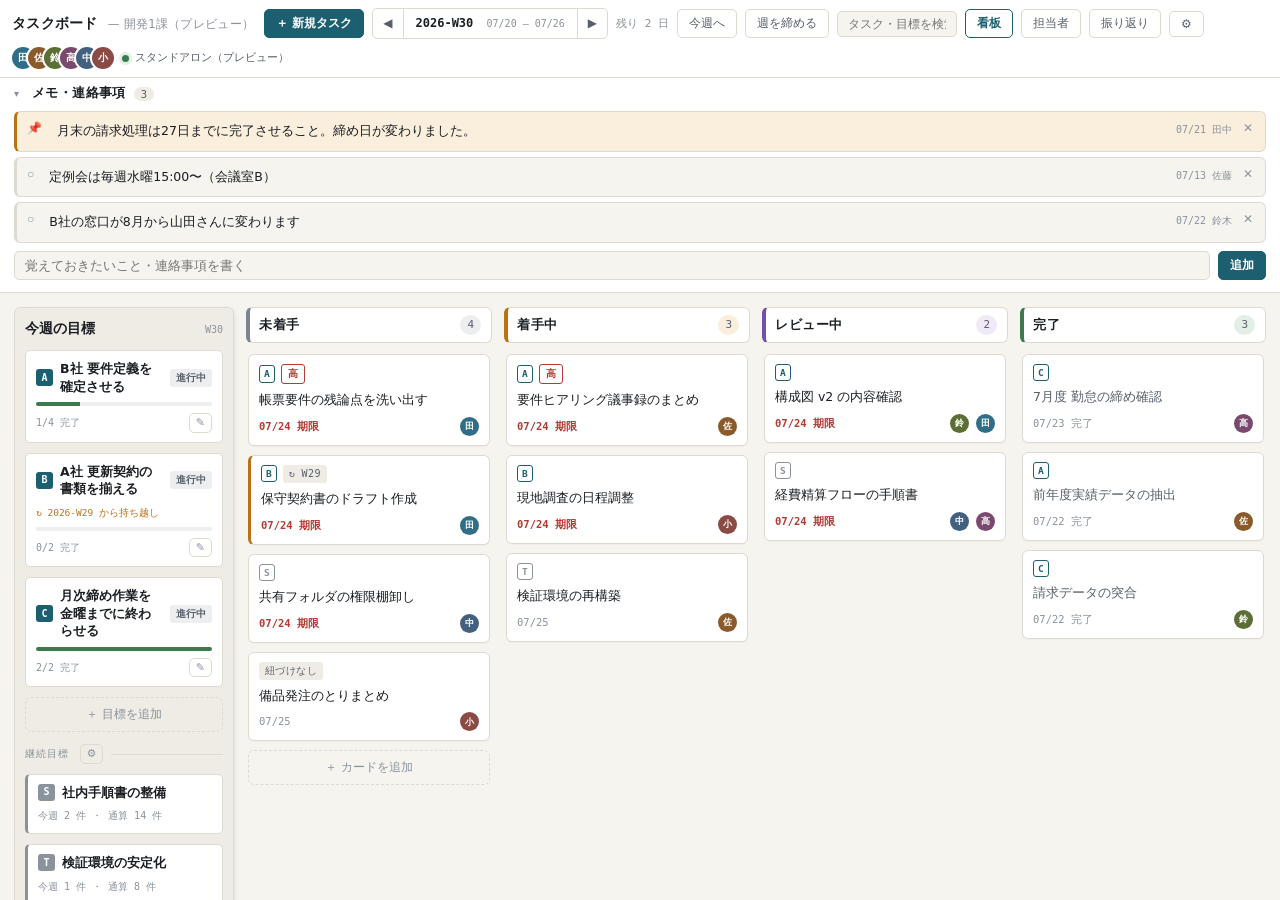
==== src/ui/index.html @ 5bb966a9 "締め解除の実装" ====
<!DOCTYPE html>
<html lang="ja">
<head>
  <meta charset="utf-8">
  <meta name="viewport" content="width=device-width, initial-scale=1">
  <title>タスクボード</title>
  <link rel="stylesheet" href="style.css">
</head>
<body>
  <div class="toolbar">
    <span class="brand">タスクボード<small id="boardName"></small></span>
    <button class="btn primary" id="btnNewTask">＋ 新規タスク</button>
    <span class="weeknav">
      <span class="arw" id="btnPrev" title="前の週">◀</span>
      <span class="lbl" id="weekLabel">----</span>
      <span class="arw" id="btnNext" title="次の週">▶</span>
    </span>
    <span class="daysleft" id="daysLeft"></span>
    <button class="btn" id="btnThisWeek">今週へ</button>
    <button class="btn" id="btnCloseWeek">週を締める</button>
    <input class="search" id="search" placeholder="タスク・目標を検索…" autocomplete="off">
    <button class="btn on" data-view="board">看板</button>
    <button class="btn" data-view="assignee">担当者</button>
    <button class="btn" data-view="retro">振り返り</button>
    <button class="btn" id="btnSettings" title="メンバーと案件">⚙</button>
    <span class="spacer"></span>
    <span class="avatars" id="avatars"></span>
    <span class="sync" id="sync"><i></i><span id="syncText">起動中…</span></span>
  </div>

  <div class="banner" id="banner">
    <span id="bannerText"></span>
    <button class="btn" id="bannerAction"></button>
  </div>

  <div class="filterbar" id="filterBar" hidden>
    <span class="fb-label">絞り込み中</span>
    <span class="fb-name" id="filterName"></span>
    <span class="fb-hit" id="filterHit"></span>
    <button class="btn" id="filterClear">解除して全部表示</button>
  </div>

  <!-- メモ・連絡事項（週をまたいで残る） -->
  <section class="memo" id="memo" hidden>
    <button class="memo-h" id="memoToggle" aria-expanded="true">
      <span class="chev" id="memoChev">▾</span>
      <span class="ttl">メモ・連絡事項</span>
      <span class="cnt" id="memoCount"></span>
      <span class="peek" id="memoPeek"></span>
    </button>
    <div class="memo-b" id="memoBody">
      <div class="memo-list" id="memoList"></div>
      <div class="memo-add">
        <input type="text" id="memoNew" placeholder="覚えておきたいこと・連絡事項を書く" maxlength="200">
        <button class="btn primary" id="memoAdd">追加</button>
      </div>
    </div>
  </section>

  <div class="board-scroll" id="viewRoot">
    <div class="placeholder">読み込み中…</div>
  </div>

  <!-- タスク詳細 / 新規作成ドロワー -->
  <div class="scrim" id="scrim" hidden></div>
  <aside class="drawer" id="drawer" hidden aria-label="タスク詳細">
    <div class="drawer-h">
      <span class="drawer-title" id="drawerTitle">タスク</span>
      <button class="btn icon" id="drawerClose" title="閉じる">✕</button>
    </div>
    <div class="drawer-b">
      <label class="field">
        <span class="k">タイトル</span>
        <textarea id="fTitle" rows="2" placeholder="何をするか"></textarea>
      </label>
      <div class="field-row">
        <label class="field">
          <span class="k">ステータス</span>
          <select id="fStatus"></select>
        </label>
        <label class="field">
          <span class="k">期限</span>
          <input type="date" id="fDue">
        </label>
      </div>
      <label class="field">
        <span class="k">目標</span>
        <select id="fGoal"></select>
      </label>
      <div class="field-row">
        <label class="field">
          <span class="k">案件</span>
          <select id="fProject"></select>
        </label>
        <label class="field">
          <span class="k">優先度</span>
          <select id="fPriority">
            <option value="normal">通常</option>
            <option value="high">高</option>
          </select>
        </label>
      </div>
      <div class="field">
        <span class="k">担当</span>
        <div class="picker" id="fAssignees"></div>
      </div>
      <label class="field">
        <span class="k">メモ</span>
        <textarea id="fDesc" rows="4" placeholder="補足・決定事項など"></textarea>
      </label>
      <div class="field" id="histWrap" hidden>
        <span class="k">履歴</span>
        <div class="hist" id="fHistory"></div>
      </div>
    </div>
    <div class="drawer-f">
      <button class="btn danger" id="btnDelete">削除</button>
      <button class="btn" id="btnDuplicate">複製</button>
      <span class="spacer"></span>
      <button class="btn" id="btnCancel">キャンセル</button>
      <button class="btn primary" id="btnSave">保存</button>
    </div>
  </aside>

  <!-- 週の目標 編集ドロワー -->
  <aside class="drawer" id="goalDrawer" hidden aria-label="目標の編集">
    <div class="drawer-h">
      <span class="drawer-title" id="goalDrawerTitle">目標を編集</span>
      <button class="btn icon" id="goalClose" title="閉じる">✕</button>
    </div>
    <div class="drawer-b">
      <label class="field">
        <span class="k">目標</span>
        <textarea id="gTitle" rows="2" placeholder="今週これを終わらせる、という単位で"></textarea>
      </label>
      <label class="field">
        <span class="k">状態</span>
        <select id="gStatus">
          <option value="running">進行中</option>
          <option value="achieved">達成</option>
          <option value="carried">持ち越し</option>
        </select>
      </label>
      <p class="hint" id="gHint"></p>
    </div>
    <div class="drawer-f">
      <button class="btn danger" id="gDelete">削除</button>
      <span class="spacer"></span>
      <button class="btn" id="gCancel">キャンセル</button>
      <button class="btn primary" id="gSave">保存</button>
    </div>
  </aside>

  <!-- 継続目標の管理ドロワー -->
  <aside class="drawer" id="contDrawer" hidden aria-label="継続目標の管理">
    <div class="drawer-h">
      <span class="drawer-title">継続目標の管理</span>
      <button class="btn icon" id="contClose" title="閉じる">✕</button>
    </div>
    <div class="drawer-b">
      <p class="hint">週に属さず、毎週少しずつ進める目標です。週の締めでは判定されません。</p>
      <div class="cglist" id="contList"></div>
      <div class="field">
        <span class="k">新しい継続目標</span>
        <div class="addrow">
          <input type="text" id="contNew" placeholder="例: 社内手順書の整備">
          <button class="btn primary" id="contAdd">追加</button>
        </div>
      </div>
    </div>
    <div class="drawer-f">
      <span class="spacer"></span>
      <button class="btn" id="contDone">閉じる</button>
    </div>
  </aside>

  <!-- メンバー・案件の設定ドロワー -->
  <aside class="drawer" id="setDrawer" hidden aria-label="メンバーと案件の設定">
    <div class="drawer-h">
      <span class="drawer-title">メンバーと案件</span>
      <button class="btn icon" id="setClose" title="閉じる">✕</button>
    </div>
    <div class="drawer-b">
      <div class="sec">
        <div class="sec-h">メンバー</div>
        <p class="hint">チームから外れた人は、削除より<b>休止</b>をお勧めします。休止すると新しい割り当ての候補から外れますが、過去の担当記録は残ります。</p>
        <div class="mblist" id="memberList"></div>
        <div class="field">
          <span class="k">メンバーを追加</span>
          <div class="addrow">
            <input type="text" id="memberNew" placeholder="例: 山田" maxlength="20">
            <button class="btn primary" id="memberAdd">追加</button>
          </div>
        </div>
      </div>

      <div class="sec">
        <div class="sec-h">案件</div>
        <p class="hint">タスクをどの仕事に紐づけるかの分類です。終わった案件は休止にすると選択肢から外れます。</p>
        <div class="mblist" id="projectList"></div>
        <div class="field">
          <span class="k">案件を追加</span>
          <div class="addrow">
            <input type="text" id="projectNew" placeholder="例: C社リプレース" maxlength="40">
            <button class="btn primary" id="projectAdd">追加</button>
          </div>
        </div>
      </div>
    </div>
    <div class="drawer-f">
      <span class="spacer"></span>
      <button class="btn" id="setDone">閉じる</button>
    </div>
  </aside>

  <!-- 締めの解除ダイアログ -->
  <div class="scrim" id="reopenScrim" hidden></div>
  <div class="modal" id="reopenModal" hidden role="dialog" aria-label="締めを解除">
    <div class="modal-h">
      <div class="t" id="reopenTitle">締めを解除</div>
      <div class="s" id="reopenSub"></div>
    </div>
    <div class="modal-b" id="reopenBody"></div>
    <div class="modal-f">
      <span class="spacer"></span>
      <button class="btn" id="reopenCancel">やめる</button>
      <button class="btn primary" id="reopenConfirm">解除する</button>
    </div>
  </div>

  <!-- 週の締めダイアログ -->
  <div class="scrim" id="closeScrim" hidden></div>
  <div class="modal" id="closeModal" hidden role="dialog" aria-label="週を締める">
    <div class="modal-h">
      <div class="t" id="closeTitle">週を締める</div>
      <div class="s" id="closeSub"></div>
    </div>
    <div class="modal-b" id="closeBody"></div>
    <div class="modal-f">
      <span class="note" id="closeSummary"></span>
      <span class="spacer"></span>
      <button class="btn" id="closeCancel">あとで</button>
      <button class="btn primary" id="closeConfirm">締める</button>
    </div>
  </div>

  <div class="toast" id="toast"></div>

  <script src="app.js"></script>
</body>
</html>
---- src/ui/style.css ----
:root {
  --paper: #F6F4EF; --surface: #FFFFFF; --surface-2: #EFECE5;
  --ink: #1A1E22; --ink-2: #57606B; --ink-3: #8A929C; --rule: #DFDAD1;
  --accent: #1C5F70; --accent-soft: #DCEAED; --danger: #B33B33;
  --st-todo: #7B8590; --st-doing: #B87316; --st-review: #7350A6; --st-done: #3C7A4E;
  --st-todo-bg: #EDEEF0; --st-doing-bg: #FAEEDC; --st-review-bg: #EFE9F8; --st-done-bg: #E3EFE6;
  --shadow: 0 1px 2px rgba(26,30,34,.06), 0 4px 12px rgba(26,30,34,.05);
  --on-accent: #FFFFFF;
  --font-display: "Yu Mincho", YuMincho, "Hiragino Mincho ProN", serif;
  --font-ui: "Yu Gothic UI", "Yu Gothic", "Hiragino Kaku Gothic ProN", Meiryo, system-ui, sans-serif;
  --font-mono: ui-monospace, "Cascadia Mono", Consolas, monospace;
}
@media (prefers-color-scheme: dark) {
  :root {
    --paper: #15181B; --surface: #1D2126; --surface-2: #262B31;
    --ink: #E9E6E0; --ink-2: #A3ABB5; --ink-3: #757D87; --rule: #303740;
    --accent: #63B4C6; --accent-soft: #1B3941; --danger: #E58278;
    --st-todo: #99A2AC; --st-doing: #DFA046; --st-review: #A98BD8; --st-done: #6FB183;
    --st-todo-bg: #2A2F35; --st-doing-bg: #362B1C; --st-review-bg: #2E2740; --st-done-bg: #223026;
    --shadow: 0 1px 2px rgba(0,0,0,.4), 0 4px 14px rgba(0,0,0,.3); --on-accent: #0F1417;
  }
}

* { box-sizing: border-box; }
html, body { height: 100%; }
body {
  margin: 0; background: var(--paper); color: var(--ink);
  font-family: var(--font-ui); font-size: 14px; line-height: 1.6;
  -webkit-font-smoothing: antialiased; overflow: hidden;
  display: flex; flex-direction: column;
}

/* ---------- toolbar ---------- */
.toolbar {
  display: flex; align-items: center; gap: 8px; flex-wrap: wrap;
  padding: 8px 12px; border-bottom: 1px solid var(--rule); background: var(--surface); flex: none;
}
.brand { font-weight: 700; letter-spacing: .02em; margin-right: 2px; }
.brand small { color: var(--ink-3); font-weight: 400; margin-left: 6px; }
.btn {
  font-family: var(--font-ui); font-size: 12px; border: 1px solid var(--rule);
  background: var(--surface); color: var(--ink-2); border-radius: 5px;
  padding: 5px 11px; white-space: nowrap; cursor: pointer;
}
.btn:hover { border-color: var(--ink-3); }
.btn:focus-visible { outline: 2px solid var(--accent); outline-offset: 1px; }
.btn.primary { background: var(--accent); border-color: var(--accent); color: var(--on-accent); font-weight: 700; }
.btn.on { border-color: var(--accent); color: var(--accent); font-weight: 700; }
.search {
  flex: 1; min-width: 120px; font-size: 12px; color: var(--ink);
  border: 1px solid var(--rule); border-radius: 5px; padding: 5px 10px; background: var(--paper);
}
.weeknav { display: flex; align-items: center; border: 1px solid var(--rule); border-radius: 5px; overflow: hidden; background: var(--surface); }
.weeknav .arw { padding: 5px 10px; color: var(--ink-2); cursor: pointer; user-select: none; font-size: 12px; }
.weeknav .arw:hover { background: var(--surface-2); }
.weeknav .lbl { padding: 5px 12px; font-family: var(--font-mono); font-size: 12px; font-weight: 700; border-left: 1px solid var(--rule); border-right: 1px solid var(--rule); font-variant-numeric: tabular-nums; }
.weeknav .lbl small { font-weight: 400; color: var(--ink-3); margin-left: 6px; }
.daysleft { font-family: var(--font-mono); font-size: 11px; color: var(--ink-3); }
.spacer { flex: 1; }
.sync { display: flex; align-items: center; gap: 6px; font-family: var(--font-mono); font-size: 11px; color: var(--ink-2); }
.sync i { width: 7px; height: 7px; border-radius: 50%; background: var(--st-done); box-shadow: 0 0 0 3px var(--st-done-bg); display: block; }
.sync.off i { background: var(--danger); box-shadow: 0 0 0 3px rgba(179,59,51,.18); }
.avatars { display: flex; }
.avatars .av { margin-left: -6px; box-shadow: 0 0 0 2px var(--surface); }
.avatars .av:first-child { margin-left: 0; }

.banner {
  padding: 7px 14px; font-size: 12.5px; background: var(--st-doing-bg); color: var(--st-doing);
  border-bottom: 1px solid var(--rule); display: none; align-items: center; gap: 10px; flex: none;
}
.banner.show { display: flex; }
.banner button { margin-left: auto; }
.banner.warn { background: rgba(179,59,51,.12); color: var(--danger); }
.btn:disabled { opacity: .45; cursor: not-allowed; }
.btn:disabled:hover { border-color: var(--rule); }

.av { width: 22px; height: 22px; border-radius: 50%; display: grid; place-items: center; font-size: 10px; font-weight: 700; color: #fff; flex: none; }

/* ---------- 絞り込み中の表示 ---------- */
/* 絞り込みで盤面が空になったとき「消えた」と誤解されないよう、
   何で絞っているかと解除手段を必ず見せる。 */
.filterbar {
  display: flex; align-items: center; gap: 10px; flex: none;
  padding: 7px 14px; background: var(--accent-soft);
  border-bottom: 1px solid var(--accent);
}
.filterbar[hidden] { display: none; }
.fb-label {
  font-family: var(--font-mono); font-size: 10px; letter-spacing: .12em;
  text-transform: uppercase; color: var(--accent); font-weight: 700; flex: none;
}
.fb-name { font-size: 12.5px; font-weight: 700; color: var(--ink); min-width: 0; overflow: hidden; text-overflow: ellipsis; white-space: nowrap; }
.fb-hit { font-family: var(--font-mono); font-size: 11px; color: var(--ink-2); font-variant-numeric: tabular-nums; flex: none; }
.filterbar .btn { margin-left: auto; flex: none; }

/* 絞り込みや検索の結果が0件のときに列へ出す説明 */
.col-empty {
  font-size: 11.5px; color: var(--ink-3); text-align: center;
  padding: 14px 8px; border: 1px dashed var(--rule); border-radius: 6px;
}

/* ---------- メモ・連絡事項 ---------- */
.memo { flex: none; border-bottom: 1px solid var(--rule); background: var(--surface); }
.memo[hidden] { display: none; }
.memo-h {
  display: flex; align-items: center; gap: 8px; width: 100%;
  padding: 7px 14px; background: transparent; border: none; cursor: pointer;
  font-family: var(--font-ui); font-size: 12.5px; color: var(--ink); text-align: left;
}
.memo-h:hover { background: var(--surface-2); }
.memo-h:focus-visible { outline: 2px solid var(--accent); outline-offset: -2px; }
.memo-h .chev { color: var(--ink-3); font-size: 10px; width: 10px; flex: none; transition: transform .12s; }
.memo-h .ttl { font-weight: 700; letter-spacing: .03em; white-space: nowrap; }
.memo-h .cnt {
  font-family: var(--font-mono); font-size: 10.5px; font-variant-numeric: tabular-nums;
  color: var(--ink-2); background: var(--surface-2); padding: 1px 7px; border-radius: 999px; flex: none;
}
/* 畳んでいるときだけ中身の触りを1行見せる */
.memo-h .peek {
  color: var(--ink-3); font-size: 12px; overflow: hidden; text-overflow: ellipsis;
  white-space: nowrap; min-width: 0; display: none;
}
.memo.collapsed .memo-h .peek { display: block; }
.memo.collapsed .memo-b { display: none; }
.memo.collapsed .memo-h .chev { transform: rotate(-90deg); }

.memo-b { padding: 2px 14px 12px; display: flex; flex-direction: column; gap: 8px; }
.memo-list { display: flex; flex-direction: column; gap: 5px; max-height: 190px; overflow-y: auto; }
.note {
  display: flex; align-items: flex-start; gap: 9px;
  padding: 7px 10px; border-radius: 6px; background: var(--paper);
  border: 1px solid var(--rule); border-left: 3px solid var(--rule);
}
.note.pin { border-left-color: var(--st-doing); background: var(--st-doing-bg); }
.note .pinbtn { flex: none; background: transparent; border: none; cursor: pointer; font-size: 12px; line-height: 1.5; padding: 0; color: var(--ink-3); }
.note.pin .pinbtn { color: var(--st-doing); }
.note .pinbtn:hover { color: var(--accent); }
.note .txt {
  flex: 1; min-width: 0; font-size: 12.5px; line-height: 1.65; color: var(--ink);
  background: transparent; border: 1px solid transparent; border-radius: 4px;
  padding: 1px 5px; font-family: var(--font-ui); resize: none; overflow: hidden;
}
.note .txt:hover { border-color: var(--rule); }
.note .txt:focus { outline: none; border-color: var(--accent); background: var(--surface); }
/* 表示モード。長いURLでも折り返して全文が読めるようにする */
.note .txt.view { cursor: text; white-space: pre-wrap; overflow-wrap: anywhere; }

.note .lnk {
  color: var(--accent); text-decoration: underline;
  text-underline-offset: 2px; text-decoration-thickness: 1px;
  cursor: pointer; overflow-wrap: anywhere;
}
.note .lnk:hover { text-decoration-thickness: 2px; }
.note .lnk:focus-visible { outline: 2px solid var(--accent); outline-offset: 1px; border-radius: 2px; }
.note .by {
  flex: none; font-family: var(--font-mono); font-size: 10px; color: var(--ink-3);
  font-variant-numeric: tabular-nums; white-space: nowrap; padding-top: 3px;
}
.note .del {
  flex: none; background: transparent; border: none; cursor: pointer;
  color: var(--ink-3); font-size: 12px; line-height: 1.5; padding: 0 2px;
}
.note .del:hover { color: var(--danger); }
.memo-empty { font-size: 12px; color: var(--ink-3); padding: 4px 2px; }

.memo-add { display: flex; gap: 8px; }
.memo-add input {
  flex: 1; min-width: 0; font-family: var(--font-ui); font-size: 12.5px; color: var(--ink);
  background: var(--paper); border: 1px solid var(--rule); border-radius: 5px; padding: 6px 10px;
}
.memo-add input:focus { outline: 2px solid var(--accent); outline-offset: -1px; border-color: var(--accent); }

/* ---------- board ---------- */
.board-scroll { flex: 1; overflow: auto; background: var(--paper); }
.board {
  display: grid; grid-template-columns: 220px repeat(4, minmax(200px, 1fr));
  gap: 12px; padding: 14px; align-items: start; min-width: 1040px; min-height: 100%;
}
.col { display: flex; flex-direction: column; gap: 9px; min-width: 0; }
.col-head {
  display: flex; align-items: center; gap: 8px; padding: 7px 10px 7px 9px;
  border-radius: 6px; border: 1px solid var(--rule); background: var(--surface);
  border-left: 4px solid var(--sc, var(--st-todo)); position: sticky; top: 0; z-index: 2;
}
.col-head .t { font-size: 12.5px; font-weight: 700; letter-spacing: .04em; }
.col-head .n { margin-left: auto; font-family: var(--font-mono); font-size: 11px; font-variant-numeric: tabular-nums; color: var(--ink-2); background: var(--sc-bg, var(--st-todo-bg)); padding: 1px 7px; border-radius: 999px; }
.c-todo { --sc: var(--st-todo); --sc-bg: var(--st-todo-bg); }
.c-doing { --sc: var(--st-doing); --sc-bg: var(--st-doing-bg); }
.c-review { --sc: var(--st-review); --sc-bg: var(--st-review-bg); }
.c-done { --sc: var(--st-done); --sc-bg: var(--st-done-bg); }
.dropzone { display: flex; flex-direction: column; gap: 9px; min-height: 60px; border-radius: 6px; padding: 2px; transition: background .12s; }
.dropzone.over { background: var(--accent-soft); outline: 2px dashed var(--accent); outline-offset: -2px; }
/* 挿入位置の指示線。カードの上辺／ゾーン末尾に出す。 */
.card.insert-before { box-shadow: 0 -3px 0 -1px var(--accent), 0 1px 1px rgba(0,0,0,.03); }
.dropzone.insert-end::after { content: ""; display: block; height: 2px; border-radius: 1px; background: var(--accent); margin-top: 2px; }

/* goal lane */
.goal-lane {
  background: var(--surface-2); border: 1px solid var(--rule); border-radius: 6px;
  padding: 10px; display: flex; flex-direction: column; gap: 10px;
  position: sticky; left: 0; z-index: 3; box-shadow: 3px 0 8px -6px rgba(0,0,0,.25);
}
.lane-title { display: flex; align-items: baseline; gap: 7px; }
.lane-title .t { font-family: var(--font-display); font-size: 14px; font-weight: 600; }
.lane-title .s { font-family: var(--font-mono); font-size: 10px; color: var(--ink-3); margin-left: auto; }
.lane-sep { display: flex; align-items: center; gap: 8px; font-family: var(--font-mono); font-size: 9.5px; letter-spacing: .12em; color: var(--ink-3); text-transform: uppercase; margin-top: 2px; }
.lane-sep::after { content: ""; flex: 1; height: 1px; background: var(--rule); }
.goal { background: var(--surface); border: 1px solid var(--rule); border-radius: 5px; padding: 9px 10px; display: flex; flex-direction: column; gap: 7px; cursor: pointer; }
.goal:hover { border-color: var(--ink-3); }
.goal.sel { border-color: var(--accent); box-shadow: 0 0 0 2px var(--accent-soft); }
.goal .top { display: flex; align-items: center; gap: 7px; }
.gkey { font-family: var(--font-mono); font-size: 10px; font-weight: 700; background: var(--accent); color: var(--on-accent); width: 17px; height: 17px; border-radius: 3px; display: grid; place-items: center; flex: none; }
.goal .gt { font-size: 12.5px; font-weight: 700; line-height: 1.4; }
.gstat { font-size: 10px; font-family: var(--font-mono); font-weight: 700; padding: 1px 6px; border-radius: 3px; white-space: nowrap; margin-left: auto; }
.gstat.running { background: var(--st-todo-bg); color: var(--ink-2); }
.gstat.achieved { background: var(--st-done-bg); color: var(--st-done); }
.gstat.carried { background: var(--st-doing-bg); color: var(--st-doing); }
.bar { height: 4px; border-radius: 2px; background: var(--st-todo-bg); overflow: hidden; }
.bar i { display: block; height: 100%; background: var(--st-done); }
.gmeta { display: flex; align-items: center; gap: 6px; font-family: var(--font-mono); font-size: 10px; color: var(--ink-3); font-variant-numeric: tabular-nums; }
.gmeta .sp { margin-left: auto; }
.goal.bg { border-left: 3px solid var(--ink-3); }
.goal.bg .gkey { background: var(--ink-3); }
.carry-from { font-family: var(--font-mono); font-size: 9.5px; color: var(--st-doing); }
.btn.icon.gedit { padding: 1px 6px; font-size: 11px; line-height: 1.4; color: var(--ink-3); background: transparent; }
.btn.icon.gedit:hover { color: var(--accent); border-color: var(--accent); }
.lane-sep .btn.icon.gedit { margin-left: 2px; }

.unlinked { font-size: 11px; color: var(--ink-3); border: 1px dashed var(--rule); border-radius: 5px; padding: 7px 9px; cursor: pointer; }
.unlinked.sel { border-style: solid; border-color: var(--accent); color: var(--ink); }

/* card */
.card { background: var(--surface); border: 1px solid var(--rule); border-radius: 6px; padding: 9px 10px; display: flex; flex-direction: column; gap: 7px; box-shadow: 0 1px 1px rgba(0,0,0,.03); cursor: grab; }
.card:active { cursor: grabbing; }
.card.dragging { opacity: .5; }
.card.dim { opacity: .32; }
.card .row { display: flex; align-items: center; gap: 6px; }
.card .title { font-size: 12.5px; line-height: 1.5; font-weight: 500; }
.gtag { font-family: var(--font-mono); font-size: 9.5px; font-weight: 700; color: var(--accent); border: 1px solid var(--accent); border-radius: 3px; padding: 0 4px; flex: none; }
.gtag.bg { color: var(--ink-3); border-color: var(--ink-3); }
.chip { font-size: 10px; font-family: var(--font-mono); letter-spacing: .04em; padding: 1px 6px; border-radius: 3px; background: var(--surface-2); color: var(--ink-2); white-space: nowrap; }
.chip.pri-h { background: transparent; color: var(--danger); border: 1px solid var(--danger); font-weight: 700; }
.meta { display: flex; align-items: center; gap: 7px; font-size: 10.5px; font-family: var(--font-mono); font-variant-numeric: tabular-nums; color: var(--ink-3); }
.meta .due.over { color: var(--danger); font-weight: 700; }
.meta .sp { margin-left: auto; }
.card .av { width: 19px; height: 19px; font-size: 9px; }
.card.done .title { color: var(--ink-2); }
.card.carried { border-left: 3px solid var(--st-doing); }
.card.locked { cursor: not-allowed; background: var(--surface-2); }
.card.locked .title { color: var(--ink-2); }
.lockbar { font-size: 10px; font-family: var(--font-mono); color: var(--st-doing); display: flex; align-items: center; gap: 5px; }
.ghost-add { border: 1px dashed var(--rule); border-radius: 6px; color: var(--ink-3); font-size: 11.5px; padding: 9px; text-align: center; cursor: pointer; background: transparent; }
.ghost-add:hover { border-color: var(--accent); color: var(--accent); }

/* ---------- 担当者スイムレーン ---------- */
.lane-scroll { min-width: 100%; }
.lanes { min-width: 860px; padding: 14px; display: flex; flex-direction: column; gap: 6px; }
.lane-head, .lane { display: grid; grid-template-columns: 130px repeat(4, 1fr); gap: 8px; }
.lane-head { position: sticky; top: 0; z-index: 2; background: var(--paper); padding-bottom: 4px; }
.lane-head .h {
  font-size: 11px; font-weight: 700; letter-spacing: .06em;
  padding: 5px 9px; border-radius: 5px; background: var(--surface);
  border: 1px solid var(--rule); border-bottom: 3px solid var(--sc, var(--rule));
  display: flex; align-items: center; gap: 6px;
}
.lane-head .h .n { margin-left: auto; font-family: var(--font-mono); font-size: 10px; color: var(--ink-3); font-variant-numeric: tabular-nums; }
.lane { border-top: 1px solid var(--rule); padding-top: 7px; align-items: start; }
.lane .who { display: flex; align-items: center; gap: 7px; font-size: 12.5px; font-weight: 700; padding-top: 3px; min-width: 0; }
.lane .who .load { font-family: var(--font-mono); font-size: 10px; color: var(--ink-3); font-weight: 400; margin-left: auto; }
.lane.over .who { color: var(--danger); }
.cell { display: flex; flex-direction: column; gap: 5px; min-height: 28px; min-width: 0; }
.mini {
  font-size: 11px; line-height: 1.45; padding: 5px 8px; border-radius: 4px;
  background: var(--surface); border: 1px solid var(--rule);
  border-left: 3px solid var(--mc, var(--st-todo)); color: var(--ink); cursor: pointer;
}
.mini:hover { border-color: var(--ink-3); }
.mini .d { font-family: var(--font-mono); font-size: 9.5px; color: var(--ink-3); display: block; margin-top: 2px; }
.mini .d.over { color: var(--danger); font-weight: 700; }
.m-todo { --mc: var(--st-todo); } .m-doing { --mc: var(--st-doing); }
.m-review { --mc: var(--st-review); } .m-done { --mc: var(--st-done); }

/* ---------- 振り返り ---------- */
.retro { padding: 14px; display: flex; flex-direction: column; gap: 10px; min-width: 640px; }
.wk { border: 1px solid var(--rule); border-radius: 6px; background: var(--surface); overflow: hidden; }
.wk-h { display: flex; align-items: center; gap: 10px; padding: 8px 12px; background: var(--surface-2); border-bottom: 1px solid var(--rule); cursor: pointer; }
.wk-h:hover { background: var(--accent-soft); }
.wk-h .w { font-family: var(--font-mono); font-size: 12px; font-weight: 700; font-variant-numeric: tabular-nums; }
.wk-h .d { font-family: var(--font-mono); font-size: 10.5px; color: var(--ink-3); }
.wk-h .rate { margin-left: auto; font-family: var(--font-mono); font-size: 11px; color: var(--ink-2); font-variant-numeric: tabular-nums; }
.wk-b { display: flex; flex-direction: column; }
.gline { display: flex; align-items: center; gap: 9px; padding: 7px 12px; border-bottom: 1px solid var(--rule); font-size: 12.5px; }
.gline:last-child { border-bottom: none; }
.gline .nm { min-width: 0; overflow: hidden; text-overflow: ellipsis; white-space: nowrap; }
.gline .gstat { margin-left: 0; }
.gline .tk { font-family: var(--font-mono); font-size: 10.5px; color: var(--ink-3); margin-left: auto; font-variant-numeric: tabular-nums; white-space: nowrap; }
.streak { font-family: var(--font-mono); font-size: 10px; color: var(--danger); font-weight: 700; white-space: nowrap; }

/* placeholder view */
.placeholder { flex: 1; display: grid; place-items: center; color: var(--ink-3); font-size: 13px; text-align: center; padding: 40px; }

/* ---------- 詳細ドロワー ---------- */
.scrim { position: fixed; inset: 0; background: rgba(0,0,0,.28); z-index: 40; }
.drawer {
  position: fixed; top: 0; right: 0; bottom: 0; width: min(420px, 92vw);
  background: var(--surface); border-left: 1px solid var(--rule);
  box-shadow: -8px 0 28px rgba(0,0,0,.16); z-index: 41;
  display: flex; flex-direction: column;
}
.drawer[hidden], .scrim[hidden] { display: none; }
.drawer-h { display: flex; align-items: center; gap: 10px; padding: 12px 14px; border-bottom: 1px solid var(--rule); flex: none; }
.drawer-title { font-family: var(--font-display); font-size: 16px; font-weight: 600; }
.btn.icon { padding: 3px 9px; line-height: 1.3; }
.btn.danger { color: var(--danger); border-color: var(--danger); }
.drawer-b { flex: 1; overflow-y: auto; padding: 14px; display: flex; flex-direction: column; gap: 13px; }
.drawer-f { display: flex; align-items: center; gap: 8px; padding: 12px 14px; border-top: 1px solid var(--rule); background: var(--surface-2); flex: none; }

.field { display: flex; flex-direction: column; gap: 4px; min-width: 0; }
.field .k { font-size: 10px; font-family: var(--font-mono); letter-spacing: .1em; color: var(--ink-3); text-transform: uppercase; }
.field-row { display: grid; grid-template-columns: 1fr 1fr; gap: 12px; }
.field input, .field select, .field textarea {
  font-family: var(--font-ui); font-size: 13px; color: var(--ink);
  background: var(--paper); border: 1px solid var(--rule); border-radius: 5px;
  padding: 6px 9px; width: 100%; resize: vertical;
}
.field input:focus, .field select:focus, .field textarea:focus { outline: 2px solid var(--accent); outline-offset: -1px; border-color: var(--accent); }

.picker { display: flex; flex-wrap: wrap; gap: 6px; }
.pick { display: flex; align-items: center; gap: 5px; border: 1px solid var(--rule); border-radius: 999px; padding: 3px 10px 3px 4px; font-size: 12px; color: var(--ink-2); background: var(--surface); cursor: pointer; }
.pick .av { width: 20px; height: 20px; font-size: 9px; }
.pick.on { border-color: var(--accent); background: var(--accent-soft); color: var(--ink); font-weight: 700; }

.hint { font-size: 11.5px; line-height: 1.7; color: var(--ink-3); margin: 0; }
.addrow { display: flex; gap: 8px; }
.addrow input { flex: 1; font-family: var(--font-ui); font-size: 13px; color: var(--ink); background: var(--paper); border: 1px solid var(--rule); border-radius: 5px; padding: 6px 9px; }
.addrow input:focus { outline: 2px solid var(--accent); outline-offset: -1px; border-color: var(--accent); }

/* 設定ドロワー: メンバー・案件 */
.sec { display: flex; flex-direction: column; gap: 10px; }
.sec + .sec { margin-top: 22px; padding-top: 20px; border-top: 1px solid var(--rule); }
.sec-h { font-family: var(--font-display); font-size: 15px; font-weight: 600; }
.mblist { display: flex; flex-direction: column; gap: 6px; }
.mb { border: 1px solid var(--rule); border-radius: 6px; background: var(--surface); padding: 7px 9px; display: flex; align-items: center; gap: 8px; }
.mb.off { opacity: .55; }
.mb .av { cursor: pointer; border: none; padding: 0; }
.mb .av:hover { outline: 2px solid var(--accent); outline-offset: 1px; }
.mb input.nm { flex: 1; min-width: 0; font-family: var(--font-ui); font-size: 12.5px; color: var(--ink); background: transparent; border: 1px solid transparent; border-radius: 4px; padding: 3px 5px; }
.mb input.nm:hover { border-color: var(--rule); }
.mb input.nm:focus { outline: none; border-color: var(--accent); background: var(--paper); }
.mb .btn { padding: 3px 9px; font-size: 11px; white-space: nowrap; }
.mb .tag { font-family: var(--font-mono); font-size: 9.5px; color: var(--ink-3); white-space: nowrap; }

.palette { display: flex; flex-wrap: wrap; align-items: center; gap: 6px; padding: 8px 9px; border: 1px solid var(--accent); border-top: none; border-radius: 0 0 6px 6px; background: var(--paper); margin-top: -7px; }
.palette[hidden] { display: none; }
.sw { width: 20px; height: 20px; border-radius: 50%; border: 2px solid transparent; cursor: pointer; padding: 0; }
.sw.on { border-color: var(--ink); }
.palette .lbl { font-family: var(--font-mono); font-size: 9.5px; color: var(--ink-3); margin-left: 4px; }
.palette input.ini { width: 34px; text-align: center; font-family: var(--font-ui); font-size: 12px; color: var(--ink); background: var(--surface); border: 1px solid var(--rule); border-radius: 4px; padding: 3px; }

.cglist { display: flex; flex-direction: column; gap: 8px; }
.cg { border: 1px solid var(--rule); border-radius: 6px; padding: 9px 10px; display: flex; flex-direction: column; gap: 7px; background: var(--surface); }
.cg.off { opacity: .55; }
.cg .top { display: flex; align-items: center; gap: 8px; }
.cg .top input { flex: 1; min-width: 0; font-family: var(--font-ui); font-size: 12.5px; font-weight: 700; color: var(--ink); background: transparent; border: 1px solid transparent; border-radius: 4px; padding: 3px 5px; }
.cg .top input:hover { border-color: var(--rule); }
.cg .top input:focus { outline: none; border-color: var(--accent); background: var(--paper); }
.cg .foot { display: flex; align-items: center; gap: 8px; font-family: var(--font-mono); font-size: 10px; color: var(--ink-3); }
.cg .foot .sp { margin-left: auto; }
.cg .btn { padding: 3px 9px; font-size: 11px; }

.hist { font-family: var(--font-mono); font-size: 11px; line-height: 1.8; color: var(--ink-2); background: var(--paper); border: 1px solid var(--rule); border-radius: 5px; padding: 8px 10px; max-height: 150px; overflow-y: auto; }

/* ---------- 週の締めダイアログ ---------- */
.modal {
  position: fixed; top: 50%; left: 50%; transform: translate(-50%, -50%);
  width: min(560px, 94vw); max-height: 88vh; z-index: 41;
  background: var(--surface); border: 1px solid var(--rule); border-radius: 8px;
  box-shadow: 0 18px 44px rgba(0,0,0,.24); display: flex; flex-direction: column;
}
.modal[hidden] { display: none; }
.modal-h { padding: 14px 16px; border-bottom: 1px solid var(--rule); flex: none; }
.modal-h .t { font-family: var(--font-display); font-size: 17px; font-weight: 600; }
.modal-h .s { font-size: 12px; color: var(--ink-2); margin-top: 2px; }
.modal-b { padding: 4px 16px 12px; overflow-y: auto; flex: 1; }
.modal-f { padding: 12px 16px; background: var(--surface-2); border-top: 1px solid var(--rule); display: flex; align-items: center; gap: 8px; flex: none; }
.modal-f .note { font-family: var(--font-mono); font-size: 11px; color: var(--ink-3); }

.jrow { padding: 12px 0; border-bottom: 1px solid var(--rule); display: flex; flex-direction: column; gap: 8px; }
.jrow:last-child { border-bottom: none; }
.jrow .gt { font-size: 13px; font-weight: 700; display: flex; align-items: center; gap: 7px; }
.jrow .sub { font-family: var(--font-mono); font-size: 10.5px; color: var(--ink-3); }
.jrow .sub .warn { color: var(--danger); font-weight: 700; }
.seg { display: flex; border: 1px solid var(--rule); border-radius: 5px; overflow: hidden; width: fit-content; }
.seg button { font-family: var(--font-ui); font-size: 11.5px; padding: 4px 14px; color: var(--ink-2); border: none; border-right: 1px solid var(--rule); background: var(--surface); cursor: pointer; }
.seg button:last-child { border-right: none; }
.seg button.on[data-v="achieved"] { background: var(--st-done-bg); color: var(--st-done); font-weight: 700; }
.seg button.on[data-v="carried"] { background: var(--st-doing-bg); color: var(--st-doing); font-weight: 700; }
.carrylist { display: flex; flex-direction: column; gap: 4px; padding-left: 2px; }
.carrylist label { display: flex; align-items: flex-start; gap: 7px; font-size: 11.5px; color: var(--ink-2); cursor: pointer; }
.carrylist input { margin-top: 3px; flex: none; accent-color: var(--accent); }
.carrylist .st { font-family: var(--font-mono); font-size: 9.5px; color: var(--ink-3); }

/* 締めの解除ダイアログ */
.rp-note { font-size: 12.5px; line-height: 1.75; color: var(--ink-2); padding: 10px 12px; background: var(--paper); border-left: 3px solid var(--accent); border-radius: 0 5px 5px 0; margin: 12px 0; }
.rp-note.warn { border-left-color: var(--danger); color: var(--danger); }
.rp-sec { margin: 14px 0; }
.rp-h { font-size: 12.5px; font-weight: 700; margin-bottom: 6px; }
.rp-list { margin: 0; padding-left: 1.2em; display: flex; flex-direction: column; gap: 3px; }
.rp-list li { font-size: 12px; color: var(--ink-2); line-height: 1.6; }
.rp-hint { font-size: 11px; color: var(--ink-3); line-height: 1.65; margin-top: 5px; }

.toast { position: fixed; bottom: 16px; left: 50%; transform: translateX(-50%) translateY(20px); background: var(--ink); color: var(--paper); font-size: 12.5px; padding: 8px 16px; border-radius: 6px; opacity: 0; transition: all .2s; pointer-events: none; z-index: 50; }
.toast.show { opacity: 1; transform: translateX(-50%) translateY(0); }

@media (prefers-reduced-motion: reduce) { * { transition: none !important; } }
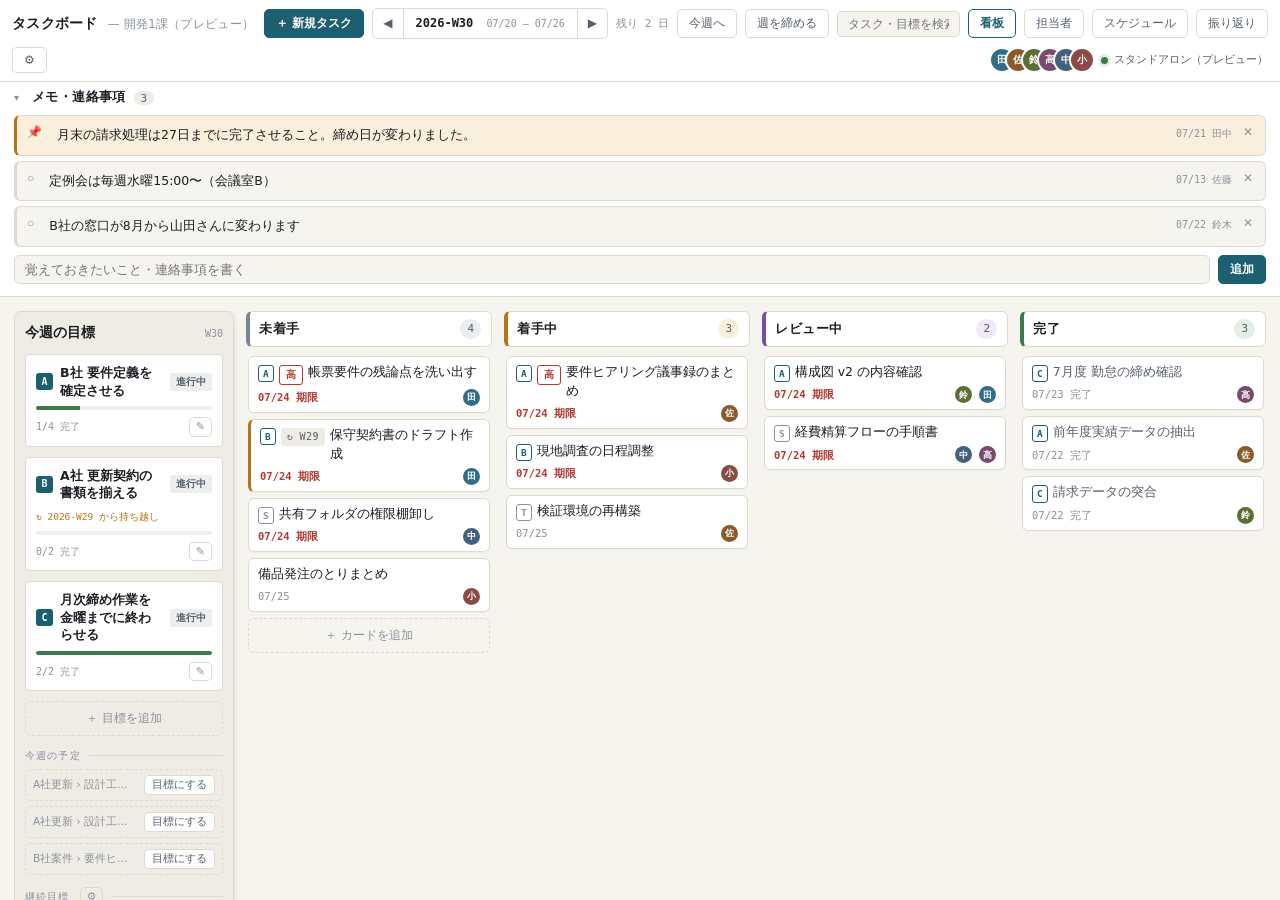
==== commit c9dc61ad: "ガントスケジュールを追加し、週の目標に落とし込めるようにした - schedule.json に 案件→工程→作業/マイルストーン の3段で予定を持つ - スケジュール画面（日単位のガント、工程の開閉" ====
--- a/src/ui/index.html
+++ b/src/ui/index.html
@@ -21,6 +21,7 @@
     <input class="search" id="search" placeholder="タスク・目標を検索…" autocomplete="off">
     <button class="btn on" data-view="board">看板</button>
     <button class="btn" data-view="assignee">担当者</button>
+    <button class="btn" data-view="schedule">スケジュール</button>
     <button class="btn" data-view="retro">振り返り</button>
     <button class="btn" id="btnSettings" title="メンバーと案件">⚙</button>
     <span class="spacer"></span>
@@ -104,6 +105,14 @@
         <span class="k">担当</span>
         <div class="picker" id="fAssignees"></div>
       </div>
+      <div class="field">
+        <span class="k">子タスク <span id="fSubCount"></span></span>
+        <div class="subs" id="fSubs"></div>
+        <div class="addrow">
+          <input id="fSubNew" placeholder="手順を追加（Enter）">
+          <button class="btn" id="fSubAdd" type="button">追加</button>
+        </div>
+      </div>
       <label class="field">
         <span class="k">メモ</span>
         <textarea id="fDesc" rows="4" placeholder="補足・決定事項など"></textarea>
@@ -148,6 +157,59 @@
       <span class="spacer"></span>
       <button class="btn" id="gCancel">キャンセル</button>
       <button class="btn primary" id="gSave">保存</button>
+    </div>
+  </aside>
+
+  <!-- スケジュール（予定）編集ドロワー -->
+  <aside class="drawer" id="schedDrawer" hidden aria-label="予定の編集">
+    <div class="drawer-h">
+      <span class="drawer-title" id="sdTitleH">予定を編集</span>
+      <button class="btn icon" id="sdClose" title="閉じる">✕</button>
+    </div>
+    <div class="drawer-b">
+      <label class="field">
+        <span class="k">種類</span>
+        <select id="sdKind"></select>
+      </label>
+      <label class="field">
+        <span class="k">タイトル</span>
+        <input type="text" id="sdTitle" placeholder="例: 画面設計" maxlength="100">
+      </label>
+      <div class="field-row">
+        <label class="field">
+          <span class="k">案件</span>
+          <select id="sdProject"></select>
+        </label>
+        <label class="field" id="sdParentWrap">
+          <span class="k">親工程</span>
+          <select id="sdParent"></select>
+        </label>
+      </div>
+      <div class="field-row">
+        <label class="field">
+          <span class="k" id="sdStartK">開始日</span>
+          <input type="date" id="sdStart">
+        </label>
+        <label class="field" id="sdEndWrap">
+          <span class="k">終了日</span>
+          <input type="date" id="sdEnd">
+        </label>
+      </div>
+      <p class="hint" id="sdAuto" hidden></p>
+      <div class="field">
+        <span class="k">担当</span>
+        <div class="picker" id="sdAssignees"></div>
+      </div>
+      <div class="field" id="sdHistWrap" hidden>
+        <span class="k">履歴</span>
+        <div class="hist" id="sdHistory"></div>
+      </div>
+    </div>
+    <div class="drawer-f">
+      <button class="btn danger" id="sdDelete">削除</button>
+      <span class="spacer"></span>
+      <button class="btn" id="sdCancel">キャンセル</button>
+      <button class="btn primary" id="sdSave">保存</button>
     </div>
   </aside>
 
--- a/src/ui/style.css
+++ b/src/ui/style.css
@@ -176,7 +176,7 @@
   display: grid; grid-template-columns: 220px repeat(4, minmax(200px, 1fr));
   gap: 12px; padding: 14px; align-items: start; min-width: 1040px; min-height: 100%;
 }
-.col { display: flex; flex-direction: column; gap: 9px; min-width: 0; }
+.col { display: flex; flex-direction: column; gap: 7px; min-width: 0; }
 .col-head {
   display: flex; align-items: center; gap: 8px; padding: 7px 10px 7px 9px;
   border-radius: 6px; border: 1px solid var(--rule); background: var(--surface);
@@ -188,7 +188,7 @@
 .c-doing { --sc: var(--st-doing); --sc-bg: var(--st-doing-bg); }
 .c-review { --sc: var(--st-review); --sc-bg: var(--st-review-bg); }
 .c-done { --sc: var(--st-done); --sc-bg: var(--st-done-bg); }
-.dropzone { display: flex; flex-direction: column; gap: 9px; min-height: 60px; border-radius: 6px; padding: 2px; transition: background .12s; }
+.dropzone { display: flex; flex-direction: column; gap: 6px; min-height: 60px; border-radius: 6px; padding: 2px; transition: background .12s; }
 .dropzone.over { background: var(--accent-soft); outline: 2px dashed var(--accent); outline-offset: -2px; }
 /* 挿入位置の指示線。カードの上辺／ゾーン末尾に出す。 */
 .card.insert-before { box-shadow: 0 -3px 0 -1px var(--accent), 0 1px 1px rgba(0,0,0,.03); }
@@ -230,12 +230,13 @@
 .unlinked.sel { border-style: solid; border-color: var(--accent); color: var(--ink); }
 
 /* card */
-.card { background: var(--surface); border: 1px solid var(--rule); border-radius: 6px; padding: 9px 10px; display: flex; flex-direction: column; gap: 7px; box-shadow: 0 1px 1px rgba(0,0,0,.03); cursor: grab; }
+.card { background: var(--surface); border: 1px solid var(--rule); border-radius: 6px; padding: 6px 9px; display: flex; flex-direction: column; gap: 4px; box-shadow: 0 1px 1px rgba(0,0,0,.03); cursor: grab; }
 .card:active { cursor: grabbing; }
 .card.dragging { opacity: .5; }
 .card.dim { opacity: .32; }
-.card .row { display: flex; align-items: center; gap: 6px; }
-.card .title { font-size: 12.5px; line-height: 1.5; font-weight: 500; }
+.card .row { display: flex; align-items: flex-start; gap: 5px; }
+.card .row .gtag, .card .row .chip { flex: none; margin-top: 2px; }  /* 先頭行の高さをタイトル(1.5行高)にそろえる */
+.card .title { flex: 1; min-width: 0; overflow-wrap: anywhere; font-size: 12.5px; line-height: 1.5; font-weight: 500; }
 .gtag { font-family: var(--font-mono); font-size: 9.5px; font-weight: 700; color: var(--accent); border: 1px solid var(--accent); border-radius: 3px; padding: 0 4px; flex: none; }
 .gtag.bg { color: var(--ink-3); border-color: var(--ink-3); }
 .chip { font-size: 10px; font-family: var(--font-mono); letter-spacing: .04em; padding: 1px 6px; border-radius: 3px; background: var(--surface-2); color: var(--ink-2); white-space: nowrap; }
@@ -243,7 +244,9 @@
 .meta { display: flex; align-items: center; gap: 7px; font-size: 10.5px; font-family: var(--font-mono); font-variant-numeric: tabular-nums; color: var(--ink-3); }
 .meta .due.over { color: var(--danger); font-weight: 700; }
 .meta .sp { margin-left: auto; }
-.card .av { width: 19px; height: 19px; font-size: 9px; }
+.meta .subc { color: var(--ink-2); }
+.meta .subc.all { color: var(--st-done); font-weight: 700; }
+.card .av { width: 17px; height: 17px; font-size: 9px; }
 .card.done .title { color: var(--ink-2); }
 .card.carried { border-left: 3px solid var(--st-doing); }
 .card.locked { cursor: not-allowed; background: var(--surface-2); }
@@ -330,6 +333,24 @@
 .pick .av { width: 20px; height: 20px; font-size: 9px; }
 .pick.on { border-color: var(--accent); background: var(--accent-soft); color: var(--ink); font-weight: 700; }
 
+/* 子タスク（チェックリスト） */
+#fSubCount { font-variant-numeric: tabular-nums; margin-left: 4px; color: var(--ink-2); letter-spacing: 0; }
+.subs { display: flex; flex-direction: column; gap: 2px; }
+.subs:empty { display: none; }
+.sub { display: flex; align-items: center; gap: 6px; padding: 1px 2px; border-radius: 4px; }
+.sub:hover { background: var(--surface-2); }
+.sub input[type="checkbox"] { flex: none; width: auto; margin: 0; padding: 0; accent-color: var(--st-done); }
+.sub .stx {
+  flex: 1; min-width: 0; font-family: var(--font-ui); font-size: 12.5px; color: var(--ink);
+  background: transparent; border: 1px solid transparent; border-radius: 4px; padding: 3px 5px;
+}
+.sub .stx:hover { border-color: var(--rule); }
+.sub .stx:focus { outline: none; border-color: var(--accent); background: var(--paper); }
+.sub.done .stx { color: var(--ink-3); text-decoration: line-through; }
+.sub .sdel { flex: none; background: transparent; border: none; cursor: pointer; color: var(--ink-3); font-size: 11px; padding: 0 4px; visibility: hidden; }
+.sub:hover .sdel, .sub .sdel:focus-visible { visibility: visible; }
+.sub .sdel:hover { color: var(--danger); }
+
 .hint { font-size: 11.5px; line-height: 1.7; color: var(--ink-3); margin: 0; }
 .addrow { display: flex; gap: 8px; }
 .addrow input { flex: 1; font-family: var(--font-ui); font-size: 13px; color: var(--ink); background: var(--paper); border: 1px solid var(--rule); border-radius: 5px; padding: 6px 9px; }
@@ -413,3 +434,74 @@
 .toast.show { opacity: 1; transform: translateX(-50%) translateY(0); }
 
 @media (prefers-reduced-motion: reduce) { * { transition: none !important; } }
+
+/* 目標レーン: 今週の予定 */
+.lane-sched { display: flex; flex-direction: column; gap: 5px; }
+.sched-row { display: flex; align-items: center; gap: 6px; border: 1px dashed var(--rule); border-radius: 5px; padding: 5px 7px; }
+.sched-row .st { flex: 1; min-width: 0; font-size: 10.5px; line-height: 1.4; color: var(--ink-3); overflow: hidden; text-overflow: ellipsis; white-space: nowrap; }
+.sched-row .btn.sm { padding: 2px 7px; font-size: 10.5px; white-space: nowrap; flex: none; }
+.sched-more { border: none; background: transparent; color: var(--ink-3); font-size: 10.5px; padding: 2px; cursor: pointer; text-align: left; }
+.sched-more:hover { color: var(--accent); }
+.goal .sched-link { font-size: 10.5px; color: var(--ink-3); line-height: 1.3; overflow: hidden; text-overflow: ellipsis; white-space: nowrap; }
+
+/* ---------- schedule (gantt) ---------- */
+.sched-wrap { min-width: 100%; }
+.sched-bar { position: sticky; left: 0; z-index: 7; display: flex; align-items: center; gap: 8px; padding: 8px 12px; width: 100%; max-width: 100vw; background: var(--paper); }
+.sched-bar .s-range { font-family: var(--font-mono); font-size: 11px; color: var(--ink-3); margin-left: 6px; }
+.sched { --wk-w: calc(var(--dw) * 7); background: var(--surface); border-top: 1px solid var(--rule); }
+.s-row { display: flex; height: 26px; border-bottom: 1px solid var(--rule); }
+.s-name {
+  position: sticky; left: 0; z-index: 4; width: 260px; flex: none; background: var(--surface);
+  display: flex; align-items: center; gap: 5px; padding: 0 8px; overflow: hidden;
+  border-right: 1px solid var(--rule); font-size: 12px; white-space: nowrap;
+}
+.s-cells {
+  position: relative; flex: none; height: 100%;
+  background-image:
+    linear-gradient(90deg, var(--rule) 0 1px, transparent 1px),
+    linear-gradient(90deg, transparent 0 calc(var(--dw) * 5), var(--surface-2) calc(var(--dw) * 5) var(--wk-w));
+  background-size: var(--wk-w) 100%, var(--wk-w) 100%;
+}
+.s-cells.clickable { cursor: pointer; }
+.s-proj-row .s-name, .s-proj-row .s-cells { background-color: var(--surface-2); }
+.s-proj-row .s-cells { background-image: none; }
+.s-title { overflow: hidden; text-overflow: ellipsis; min-width: 0; flex: 0 1 auto; }
+.s-title.strong { font-weight: 700; }
+.s-title.editable { cursor: pointer; }
+.s-title.editable:hover { color: var(--accent); text-decoration: underline; }
+.s-tg { border: 0; background: transparent; color: var(--ink-2); cursor: pointer; padding: 0 2px; font-size: 11px; width: 16px; flex: none; }
+.s-cnt { font-family: var(--font-mono); font-size: 10px; color: var(--ink-3); }
+.s-add { margin-left: auto; border: 1px solid var(--rule); background: var(--surface); color: var(--ink-2); border-radius: 4px; cursor: pointer; font-size: 11px; line-height: 1.3; padding: 0 6px; flex: none; }
+.s-add:hover { color: var(--accent); border-color: var(--accent); }
+.s-asg { margin-left: auto; display: flex; flex: none; }
+.s-asg .av { width: 16px; height: 16px; font-size: 8px; margin-left: -3px; }
+.s-head { position: sticky; top: 0; z-index: 6; background: var(--surface); }
+.s-head .s-name { z-index: 8; color: var(--ink-3); font-family: var(--font-mono); font-size: 10px; }
+.s-head .s-row { height: 18px; }
+.s-head .s-cells { background-image: none; }
+.s-h2 .s-cells { background-image: linear-gradient(90deg, var(--rule) 0 1px, transparent 1px); background-size: var(--wk-w) 100%; }
+.s-h3 .s-cells { display: flex; }
+.s-mon, .s-wk-h { position: absolute; top: 0; height: 100%; font-family: var(--font-mono); font-size: 10px; color: var(--ink-2); padding: 0 4px; line-height: 17px; overflow: hidden; white-space: nowrap; }
+.s-mon { border-left: 1px solid var(--rule); font-weight: 700; }
+.s-day { width: var(--dw); flex: none; text-align: center; font-family: var(--font-mono); font-size: 9.5px; line-height: 17px; color: var(--ink-3); font-variant-numeric: tabular-nums; }
+.s-day.we { background: var(--surface-2); }
+.s-day:nth-child(7n+1) { border-left: 1px solid var(--rule); }
+.s-day.today { background: var(--accent); color: var(--on-accent); font-weight: 700; }
+.s-today { position: absolute; top: 0; bottom: 0; width: 0; border-left: 1px solid var(--accent); pointer-events: none; z-index: 2; }
+.s-bar-task { position: absolute; top: 5px; height: 16px; border-radius: 3px; background: var(--accent); color: var(--on-accent); font-size: 10px; line-height: 16px; overflow: hidden; z-index: 1; }
+.s-bt { display: block; padding: 0 5px; overflow: hidden; text-overflow: ellipsis; white-space: nowrap; }
+.s-bar-phase { position: absolute; top: 10px; height: 6px; background: var(--ink-2); opacity: .8; z-index: 1; }
+.s-bar-phase::before, .s-bar-phase::after { content: ""; position: absolute; top: 0; width: 6px; height: 13px; background: var(--ink-2); }
+.s-bar-phase::before { left: 0; clip-path: polygon(0 0, 100% 0, 0 100%); }
+.s-bar-phase::after { right: 0; clip-path: polygon(0 0, 100% 0, 100% 100%); }
+.s-bar-milestone { position: absolute; top: 3px; width: var(--dw); text-align: center; color: var(--st-review); font-size: 15px; line-height: 20px; z-index: 1; }
+.s-over { position: absolute; top: 0; bottom: 0; right: 0; width: 7px; background: var(--danger); }
+.s-bar-phase .s-over { top: 0; height: 6px; width: 8px; }
+.s-wk { position: absolute; top: 0; bottom: 0; display: flex; justify-content: flex-end; align-items: flex-start; gap: 1px; padding: 0 2px; pointer-events: none; background: rgba(28,95,112,.07); z-index: 0; }
+.s-mark { pointer-events: auto; font-size: 10px; font-weight: 700; line-height: 1; margin-top: 1px; padding: 1px 2px; background: var(--surface); border-radius: 3px; border: 1px solid var(--rule); z-index: 3; }
+.s-mark.achieved { color: var(--st-done); }
+.s-mark.carried { color: var(--st-doing); }
+.s-mark.running { color: var(--accent); }
+.s-menu { position: fixed; z-index: 60; background: var(--surface); border: 1px solid var(--rule); border-radius: 6px; box-shadow: var(--shadow); padding: 4px; display: flex; flex-direction: column; min-width: 150px; }
+.s-menu button { font-family: var(--font-ui); font-size: 12px; text-align: left; border: 0; background: transparent; color: var(--ink); padding: 6px 10px; border-radius: 4px; cursor: pointer; }
+.s-menu button:hover { background: var(--accent-soft); }
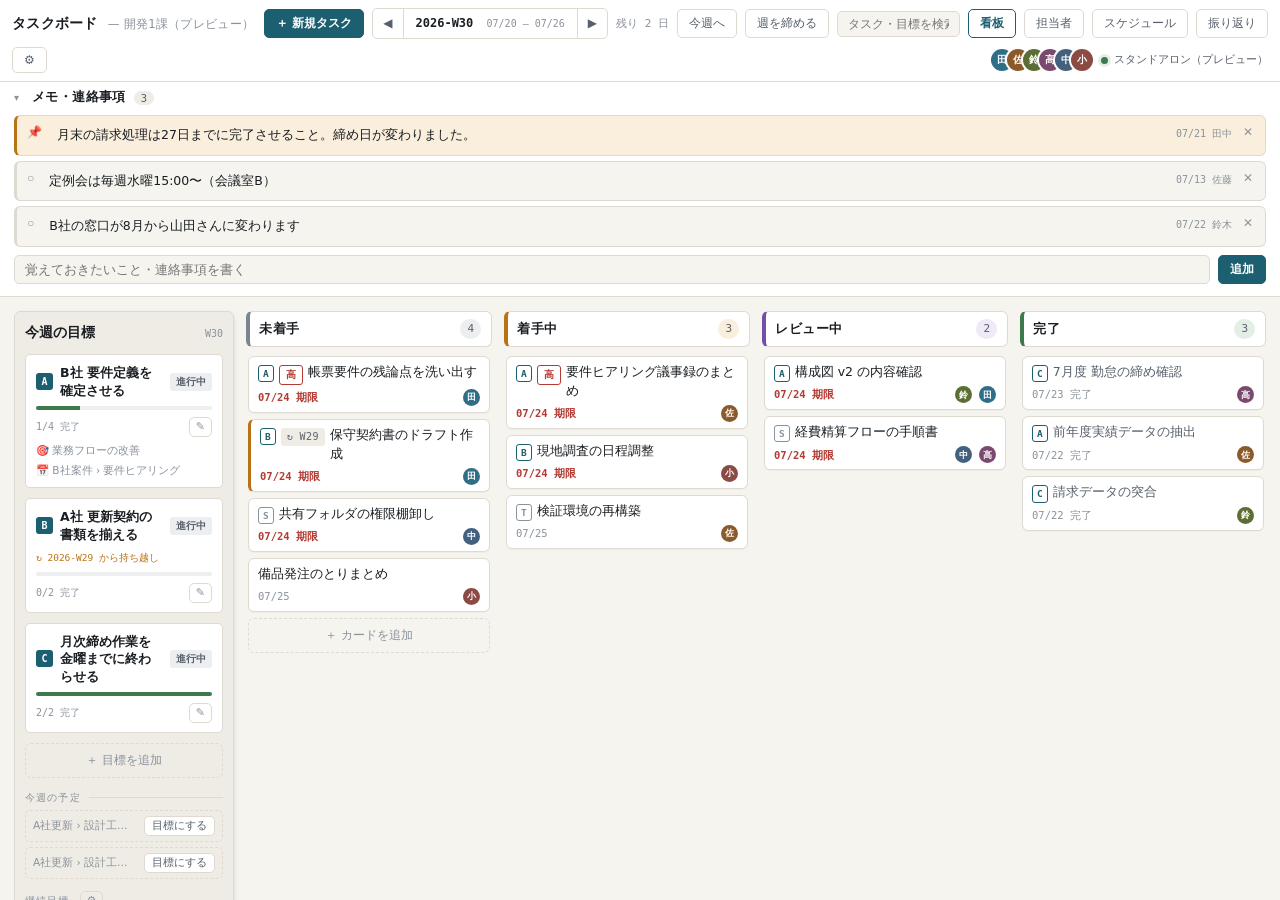
==== commit 74d7c55d: "長期目標を追加し、週の目標に複数の紐づけを持てるようにした - schedule.json に kind=goal（長期目標）を追加。状態は進行中/達成/未達/中止で、案件・親は持たない。   goa" ====
--- a/src/ui/index.html
+++ b/src/ui/index.html
@@ -150,6 +150,11 @@
           <option value="carried">持ち越し</option>
         </select>
       </label>
+      <div class="field">
+        <span class="k">紐づけ（長期目標・予定）</span>
+        <div class="glinks" id="gLinks"></div>
+        <select id="gLinkAdd"></select>
+      </div>
       <p class="hint" id="gHint"></p>
     </div>
     <div class="drawer-f">
@@ -175,7 +180,16 @@
         <span class="k">タイトル</span>
         <input type="text" id="sdTitle" placeholder="例: 画面設計" maxlength="100">
       </label>
-      <div class="field-row">
+      <label class="field" id="sdStatusWrap" hidden>
+        <span class="k">状態</span>
+        <select id="sdStatus">
+          <option value="running">進行中</option>
+          <option value="achieved">達成</option>
+          <option value="missed">未達</option>
+          <option value="dropped">中止</option>
+        </select>
+      </label>
+      <div class="field-row" id="sdProjRow">
         <label class="field">
           <span class="k">案件</span>
           <select id="sdProject"></select>
@@ -195,7 +209,6 @@
           <input type="date" id="sdEnd">
         </label>
       </div>
-      <p class="hint" id="sdAuto" hidden></p>
       <div class="field">
         <span class="k">担当</span>
         <div class="picker" id="sdAssignees"></div>
--- a/src/ui/style.css
+++ b/src/ui/style.css
@@ -321,6 +321,8 @@
 .field { display: flex; flex-direction: column; gap: 4px; min-width: 0; }
 .field .k { font-size: 10px; font-family: var(--font-mono); letter-spacing: .1em; color: var(--ink-3); text-transform: uppercase; }
 .field-row { display: grid; grid-template-columns: 1fr 1fr; gap: 12px; }
+/* display を指定した要素は hidden 属性が効かなくなるので明示する */
+.field[hidden], .field-row[hidden], .field select[hidden] { display: none; }
 .field input, .field select, .field textarea {
   font-family: var(--font-ui); font-size: 13px; color: var(--ink);
   background: var(--paper); border: 1px solid var(--rule); border-radius: 5px;
@@ -443,6 +445,11 @@
 .sched-more { border: none; background: transparent; color: var(--ink-3); font-size: 10.5px; padding: 2px; cursor: pointer; text-align: left; }
 .sched-more:hover { color: var(--accent); }
 .goal .sched-link { font-size: 10.5px; color: var(--ink-3); line-height: 1.3; overflow: hidden; text-overflow: ellipsis; white-space: nowrap; }
+
+/* 週の目標ドロワー: 紐づけ欄 */
+.glinks { display: flex; flex-direction: column; gap: 4px; }
+.glink { display: flex; align-items: center; gap: 6px; border: 1px solid var(--rule); border-radius: 5px; padding: 3px 4px 3px 8px; background: var(--surface-2); }
+.glink .gl-t { flex: 1; min-width: 0; font-size: 12px; overflow: hidden; text-overflow: ellipsis; white-space: nowrap; }
 
 /* ---------- schedule (gantt) ---------- */
 .sched-wrap { min-width: 100%; }
@@ -495,7 +502,21 @@
 .s-bar-phase::before { left: 0; clip-path: polygon(0 0, 100% 0, 0 100%); }
 .s-bar-phase::after { right: 0; clip-path: polygon(0 0, 100% 0, 100% 100%); }
 .s-bar-milestone { position: absolute; top: 3px; width: var(--dw); text-align: center; color: var(--st-review); font-size: 15px; line-height: 20px; z-index: 1; }
+/* ドラッグできるバー（読み取り専用のときは付かない）。端の ew-resize は JS が切り替える */
+.s-drag { cursor: grab; user-select: none; touch-action: none; }
+body.s-dragging, body.s-dragging * { user-select: none; }
+body.s-dg-move, body.s-dg-move * { cursor: grabbing !important; }
+body.s-dg-rs, body.s-dg-rs * { cursor: ew-resize !important; }
+.s-dragtip { position: fixed; z-index: 70; pointer-events: none; padding: 2px 8px; border-radius: 4px; background: var(--ink); color: var(--paper); font-family: var(--font-mono); font-size: 11px; white-space: nowrap; box-shadow: var(--shadow); }
+/* 長期目標: 枠線だけのバー＋終了日側の旗。達成・未達・中止は薄くして、いま進行中のものを目立たせる */
+.s-bar-goal { position: absolute; top: 4px; height: 18px; box-sizing: border-box; border: 2px solid var(--accent); border-radius: 3px; background: transparent; color: var(--ink); font-size: 10px; line-height: 14px; overflow: hidden; z-index: 1; }
+.s-bar-goal .s-bt { padding-right: 16px; }
+.s-bg-flag { position: absolute; top: 0; right: 2px; font-style: normal; color: var(--accent); line-height: 14px; }
+.s-bar-goal.gs-achieved, .s-bar-goal.gs-missed, .s-bar-goal.gs-dropped { opacity: .45; }
+.s-gst { flex: none; font-family: var(--font-mono); font-size: 9.5px; color: var(--ink-3); border: 1px solid var(--rule); border-radius: 3px; padding: 0 4px; }
+.s-gst.achieved { color: var(--st-done); border-color: var(--st-done); }
 .s-over { position: absolute; top: 0; bottom: 0; right: 0; width: 7px; background: var(--danger); }
+.s-spill { position: absolute; top: 8px; height: 10px; border-radius: 2px; background: var(--danger); opacity: .3; border: 1px dashed var(--danger); box-sizing: border-box; z-index: 1; }
 .s-bar-phase .s-over { top: 0; height: 6px; width: 8px; }
 .s-wk { position: absolute; top: 0; bottom: 0; display: flex; justify-content: flex-end; align-items: flex-start; gap: 1px; padding: 0 2px; pointer-events: none; background: rgba(28,95,112,.07); z-index: 0; }
 .s-mark { pointer-events: auto; font-size: 10px; font-weight: 700; line-height: 1; margin-top: 1px; padding: 1px 2px; background: var(--surface); border-radius: 3px; border: 1px solid var(--rule); z-index: 3; }
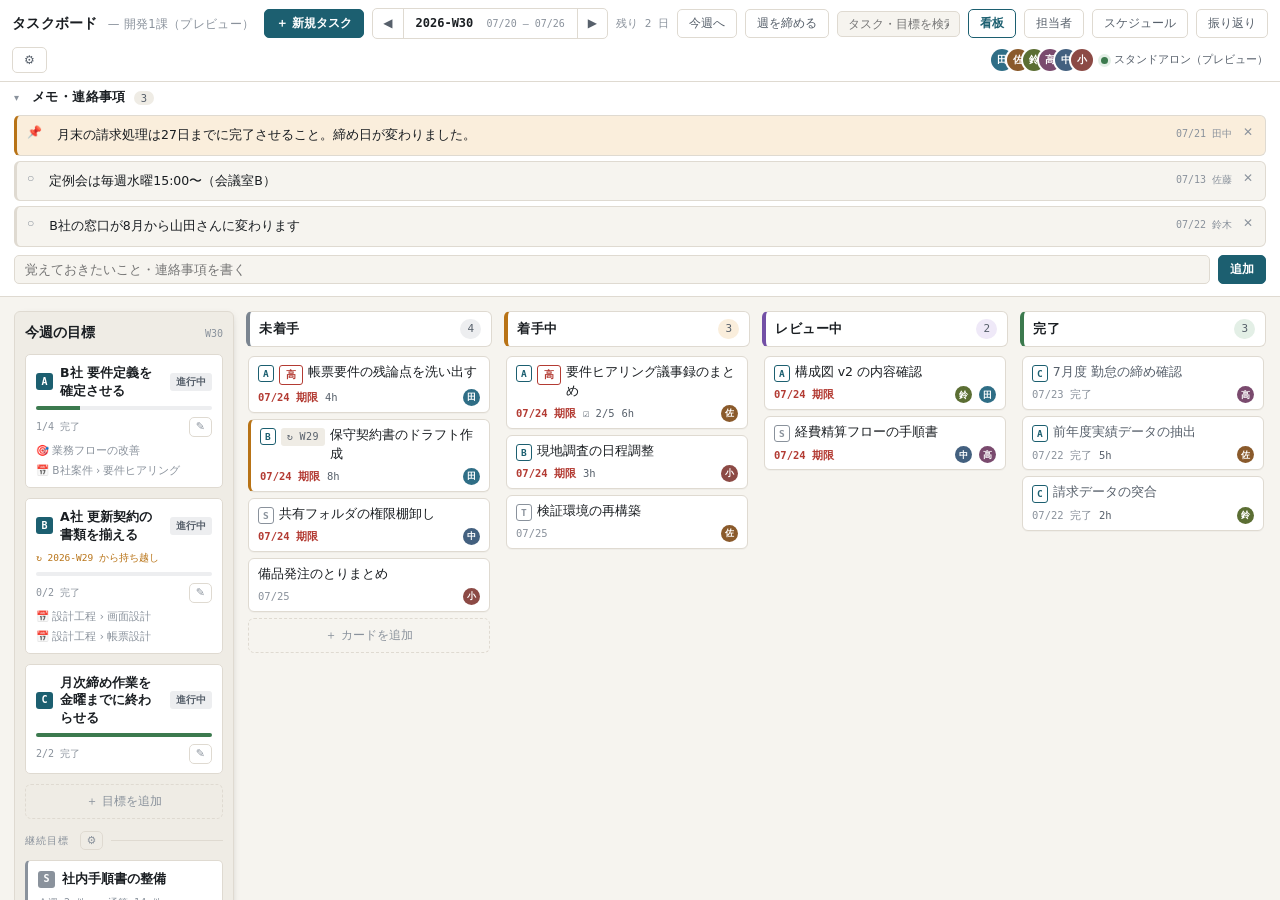
==== commit 90db5697: "工数と進捗率を追加し、週の締めでイベント別に集計できるようにした - タスクに工数(hours)とイベント(scheduleId)を追加。進捗率は子タスクから自動計算し手入力しない - 予定(工程・作" ====
--- a/src/ui/index.html
+++ b/src/ui/index.html
@@ -101,12 +101,23 @@
           </select>
         </label>
       </div>
+      <div class="field-row">
+        <label class="field">
+          <span class="k">工数（h）</span>
+          <input type="number" id="fHours" min="0" step="0.5" placeholder="例: 4">
+        </label>
+        <label class="field" id="fEventWrap" hidden>
+          <span class="k">イベント</span>
+          <select id="fEvent"></select>
+        </label>
+      </div>
+      <p class="hint" id="fProgress"></p>
       <div class="field">
         <span class="k">担当</span>
         <div class="picker" id="fAssignees"></div>
       </div>
       <div class="field">
-        <span class="k">子タスク <span id="fSubCount"></span></span>
+        <span class="k">子タスク<span id="fSubCount"></span></span>
         <div class="subs" id="fSubs"></div>
         <div class="addrow">
           <input id="fSubNew" placeholder="手順を追加（Enter）">
@@ -209,6 +220,10 @@
           <input type="date" id="sdEnd">
         </label>
       </div>
+      <label class="field" id="sdEstimateWrap">
+        <span class="k">見積（人日）</span>
+        <input type="number" id="sdEstimate" min="0" step="0.5" placeholder="例: 3">
+      </label>
       <div class="field">
         <span class="k">担当</span>
         <div class="picker" id="sdAssignees"></div>
@@ -256,6 +271,18 @@
       <button class="btn icon" id="setClose" title="閉じる">✕</button>
     </div>
     <div class="drawer-b">
+      <div class="sec">
+        <div class="sec-h">工数</div>
+        <p class="hint">予定の見積は人日、タスクの工数は時間で入力します。人日への換算に使う時間数です。</p>
+        <div class="field">
+          <span class="k">1人日の時間数</span>
+          <div class="addrow">
+            <input type="number" id="hoursPerDay" min="0.5" max="24" step="0.5">
+            <button class="btn primary" id="hoursPerDaySave">保存</button>
+          </div>
+        </div>
+      </div>
+
       <div class="sec">
         <div class="sec-h">メンバー</div>
         <p class="hint">チームから外れた人は、削除より<b>休止</b>をお勧めします。休止すると新しい割り当ての候補から外れますが、過去の担当記録は残ります。</p>
--- a/src/ui/style.css
+++ b/src/ui/style.css
@@ -246,6 +246,7 @@
 .meta .sp { margin-left: auto; }
 .meta .subc { color: var(--ink-2); }
 .meta .subc.all { color: var(--st-done); font-weight: 700; }
+.meta .hrs { color: var(--ink-2); }
 .card .av { width: 17px; height: 17px; font-size: 9px; }
 .card.done .title { color: var(--ink-2); }
 .card.carried { border-left: 3px solid var(--st-doing); }
@@ -413,6 +414,13 @@
 .jrow .gt { font-size: 13px; font-weight: 700; display: flex; align-items: center; gap: 7px; }
 .jrow .sub { font-family: var(--font-mono); font-size: 10.5px; color: var(--ink-3); }
 .jrow .sub .warn { color: var(--danger); font-weight: 700; }
+.effort { padding: 12px 0 4px; border-top: 1px solid var(--rule); display: flex; flex-direction: column; gap: 6px; }
+.effort-h { font-size: 13px; font-weight: 700; }
+.effort-note { font-size: 11.5px; color: var(--ink-3); }
+.effort-row { display: flex; align-items: baseline; gap: 10px; font-size: 12.5px; }
+.effort-row .lb { color: var(--ink-2); }
+.effort-row .v { font-family: var(--font-mono); font-variant-numeric: tabular-nums; margin-left: auto; }
+.effort-row .warn { color: var(--danger); font-weight: 700; font-size: 11.5px; }
 .seg { display: flex; border: 1px solid var(--rule); border-radius: 5px; overflow: hidden; width: fit-content; }
 .seg button { font-family: var(--font-ui); font-size: 11.5px; padding: 4px 14px; color: var(--ink-2); border: none; border-right: 1px solid var(--rule); background: var(--surface); cursor: pointer; }
 .seg button:last-child { border-right: none; }
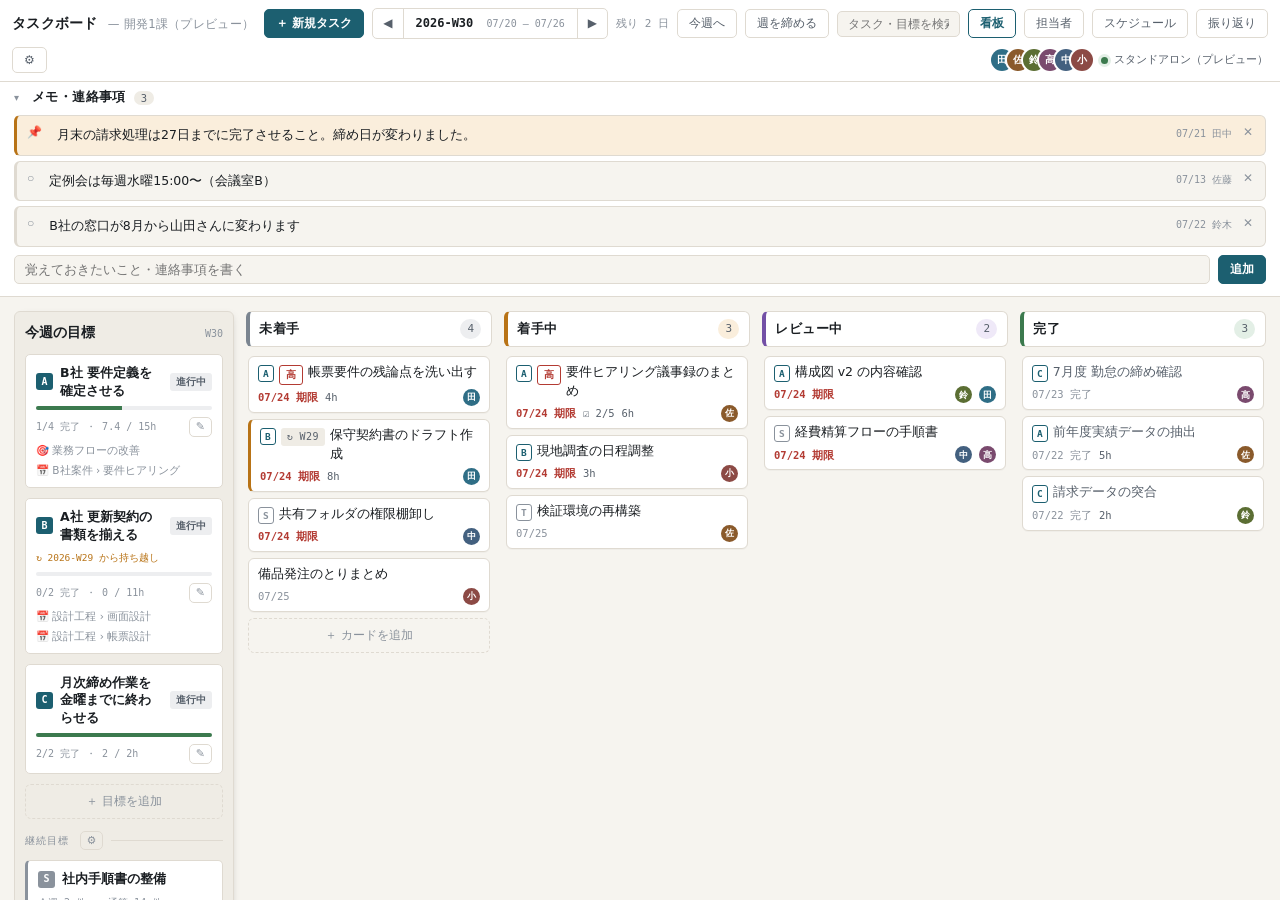
==== commit 7a5a93ce: "タスク編集のイベント欄を常に表示し、予定が複数のときだけ選べるようにする 候補0件は「なし（イベント外）」、1件は予定名（自動）をグレーで表示し、 2件以上のときだけ操作可能にした。ヒント文を追加し、" ====
--- a/src/ui/index.html
+++ b/src/ui/index.html
@@ -106,11 +106,12 @@
           <span class="k">工数（h）</span>
           <input type="number" id="fHours" min="0" step="0.5" placeholder="例: 4">
         </label>
-        <label class="field" id="fEventWrap" hidden>
+        <label class="field" id="fEventWrap">
           <span class="k">イベント</span>
           <select id="fEvent"></select>
         </label>
       </div>
+      <p class="hint" id="fEventHint"></p>
       <p class="hint" id="fProgress"></p>
       <div class="field">
         <span class="k">担当</span>
--- a/src/ui/style.css
+++ b/src/ui/style.css
@@ -490,6 +490,17 @@
 .s-add:hover { color: var(--accent); border-color: var(--accent); }
 .s-asg { margin-left: auto; display: flex; flex: none; }
 .s-asg .av { width: 16px; height: 16px; font-size: 8px; margin-left: -3px; }
+/* 工数（人日）。名前の列の右寄せ、バー上、工程バーの外、週の帯の4か所 */
+.s-eff { margin-left: auto; flex: none; font-family: var(--font-mono); font-size: 10px; color: var(--ink-2); font-variant-numeric: tabular-nums; }
+.s-eff + .s-asg, .s-eff + .s-add { margin-left: 6px; }
+.est-over.s-eff, .s-eff-out.est-over { color: var(--danger); font-weight: 700; }
+.s-be { position: absolute; top: 0; right: 0; height: 100%; padding: 0 5px; font-family: var(--font-mono); font-variant-numeric: tabular-nums; background: var(--accent); white-space: nowrap; }
+.s-bar-task.est-over, .s-bar-task.est-over .s-be { background: var(--danger); }
+.s-eff-out { position: absolute; top: 6px; font-family: var(--font-mono); font-size: 10px; line-height: 14px; color: var(--ink-2); white-space: nowrap; font-variant-numeric: tabular-nums; z-index: 1; }
+.s-bar-phase.est-over { background: var(--danger); opacity: 1; }
+.s-bar-phase.est-over::before, .s-bar-phase.est-over::after { background: var(--danger); }
+.s-wh { position: absolute; bottom: 1px; z-index: 3; font-family: var(--font-mono); font-size: 9px; line-height: 10px; padding: 0 3px; color: var(--ink-2); background: var(--surface); border: 1px solid var(--rule); border-radius: 3px; pointer-events: auto; }
+.s-wh.open { border-style: dashed; color: var(--ink-3); opacity: .85; font-style: italic; }
 .s-head { position: sticky; top: 0; z-index: 6; background: var(--surface); }
 .s-head .s-name { z-index: 8; color: var(--ink-3); font-family: var(--font-mono); font-size: 10px; }
 .s-head .s-row { height: 18px; }
